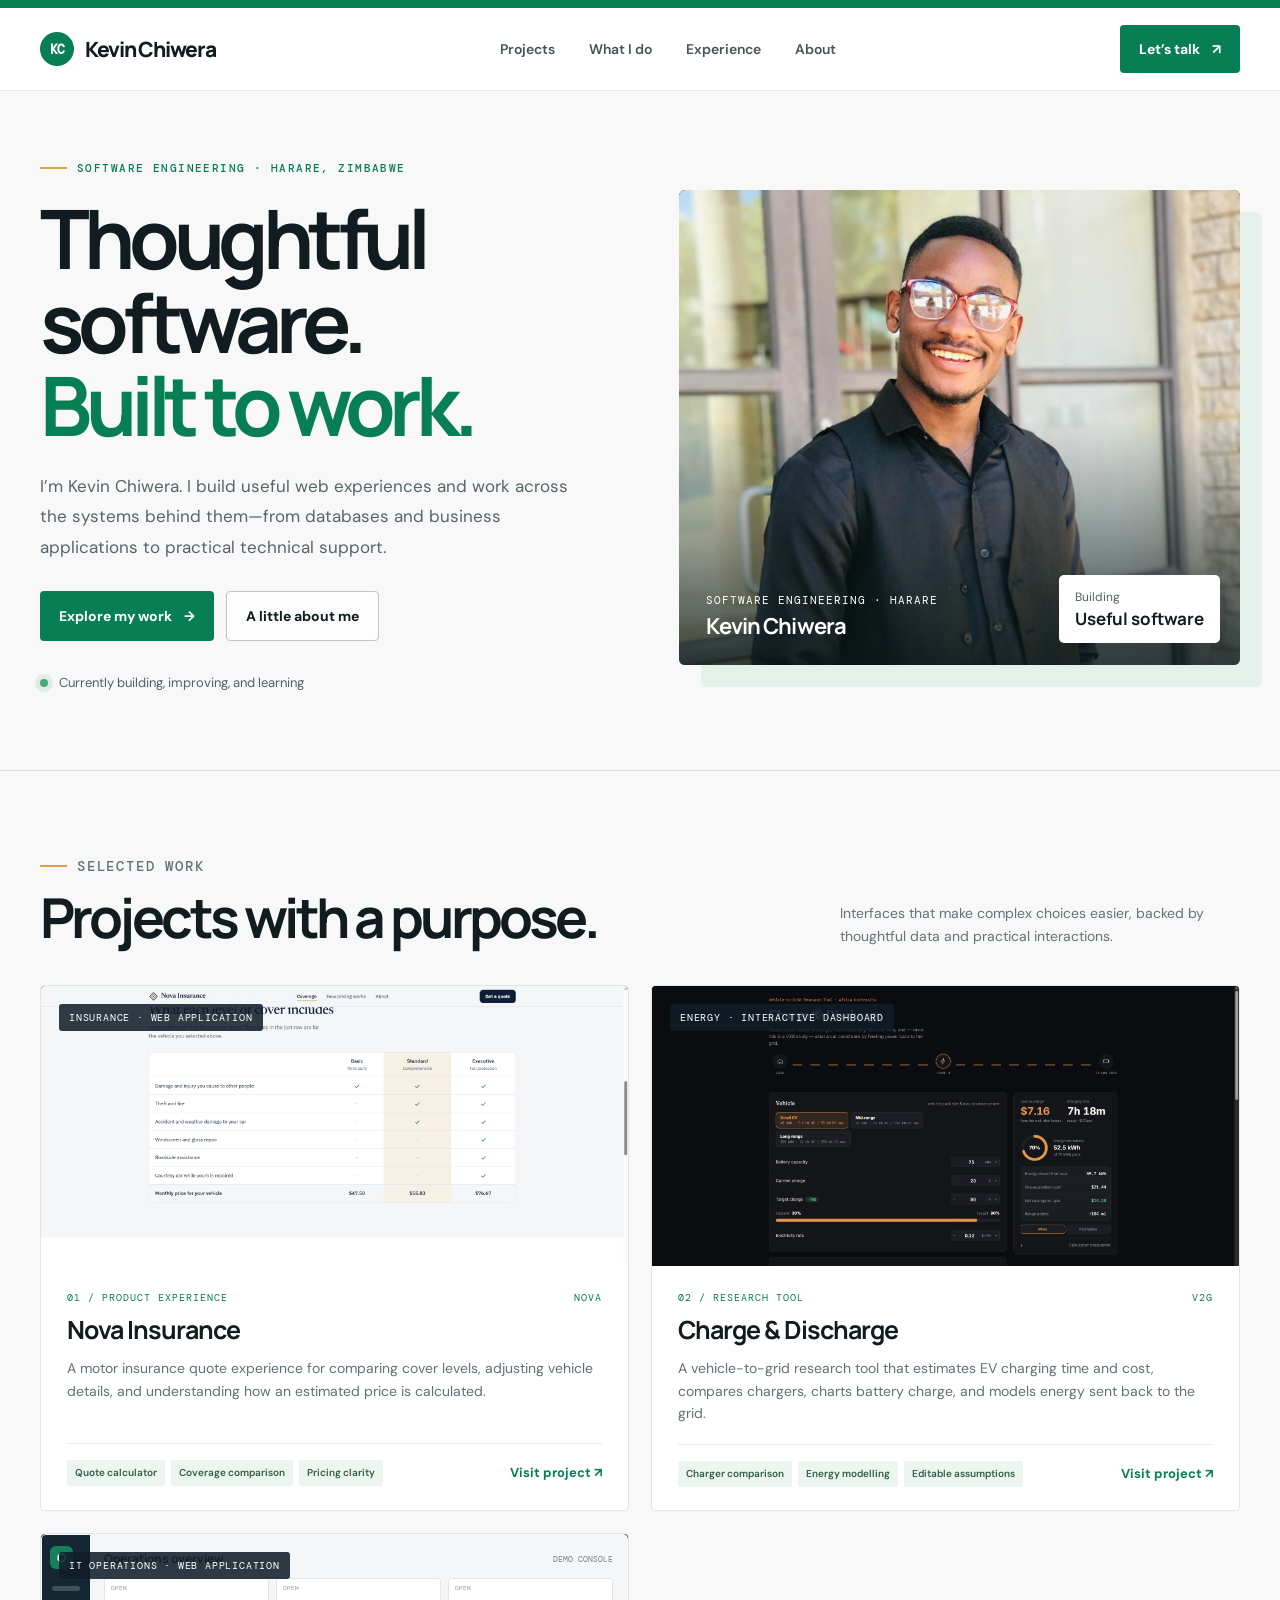
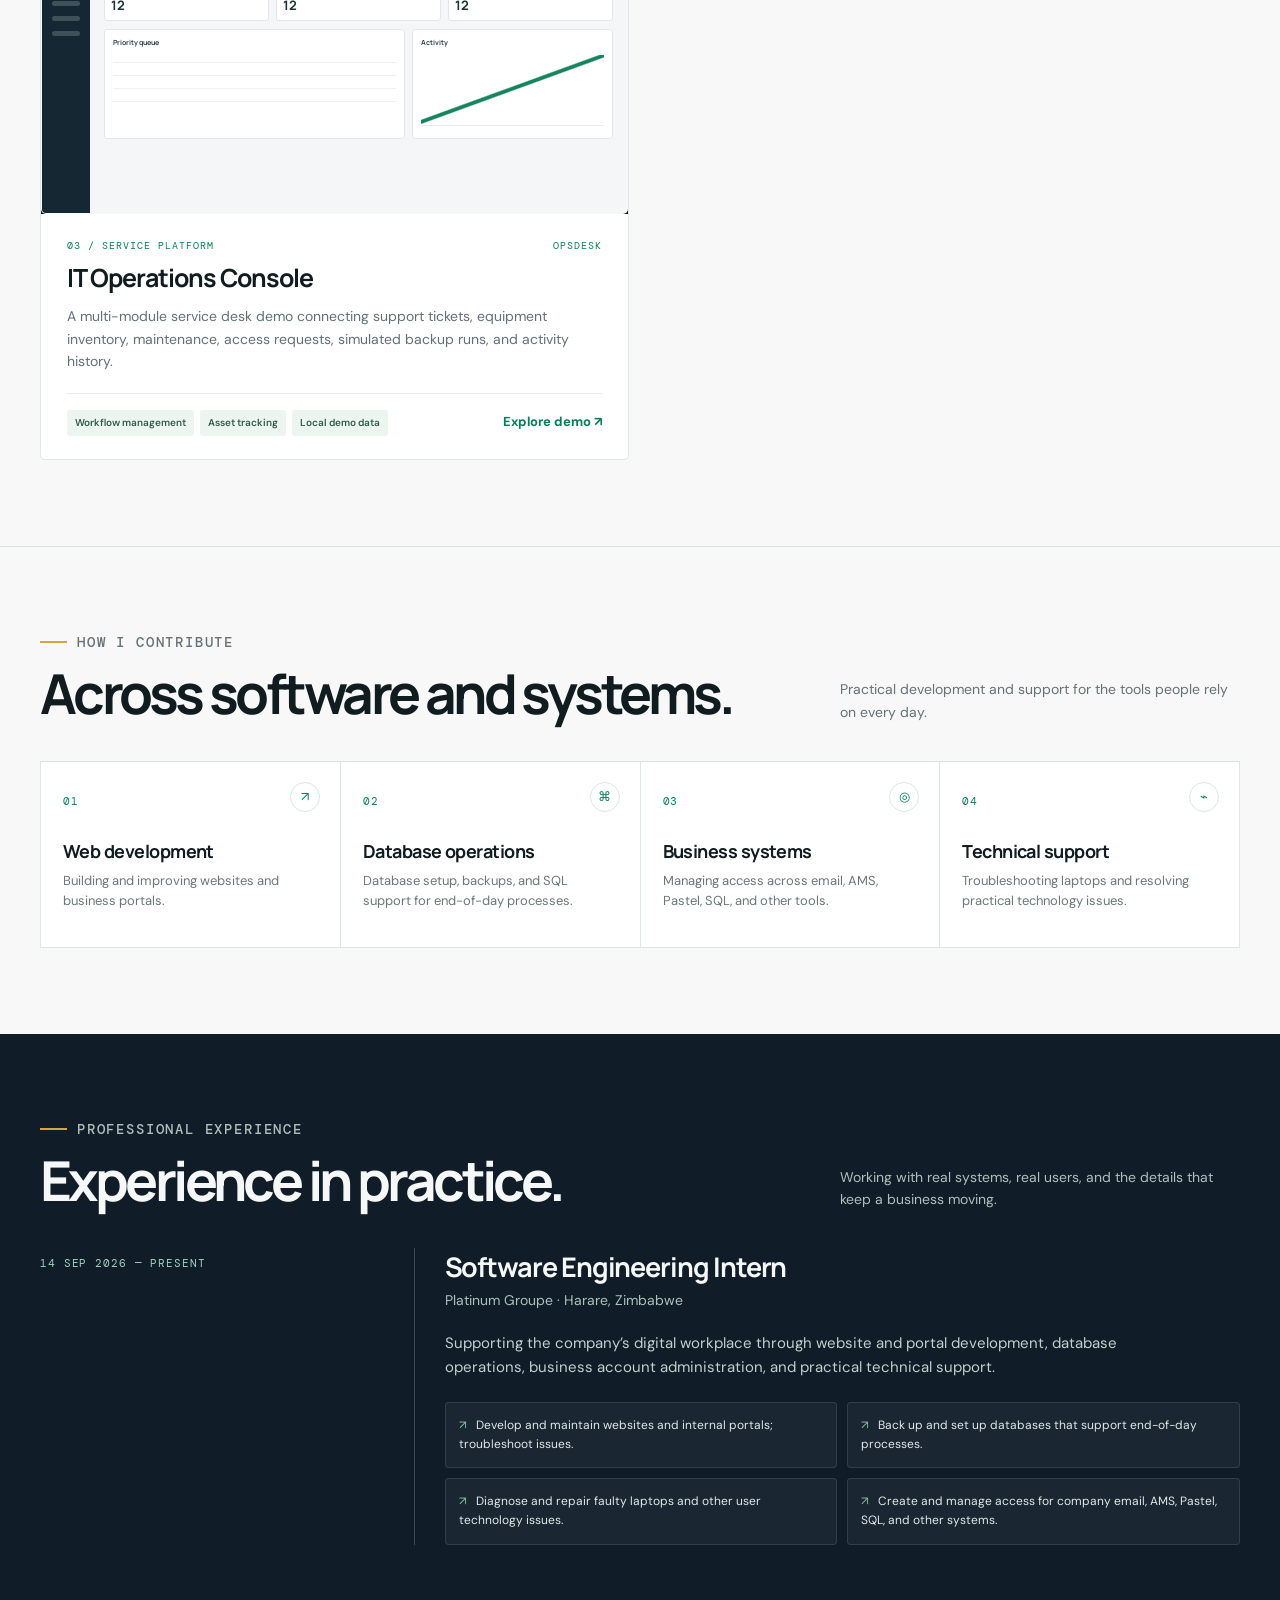
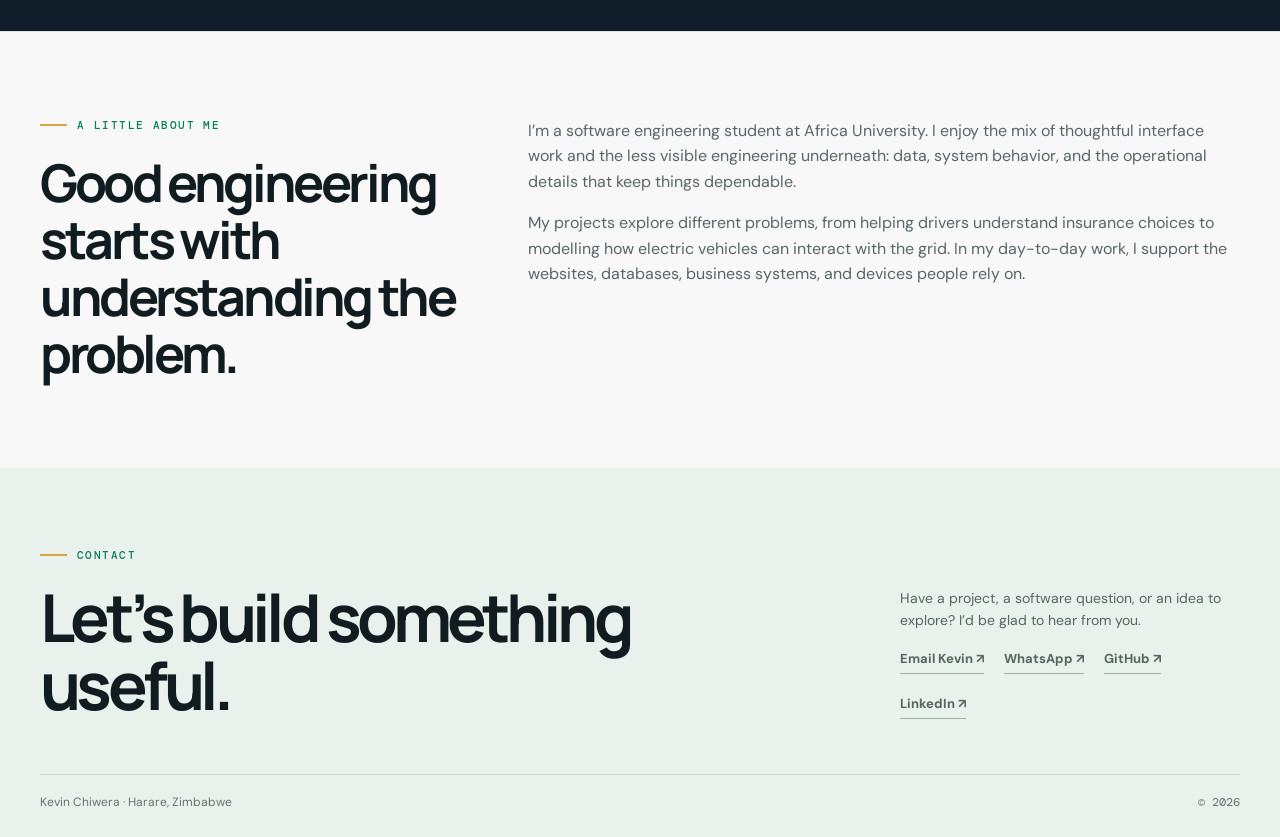
==== index.html @ 078405eb "Add files via upload" ====
<!doctype html>
<html lang="en">
<head>
<meta charset="utf-8"><meta name="viewport" content="width=device-width, initial-scale=1"><meta name="theme-color" content="#f7f8f7">
<title>Kevin Chiwera — Software Engineer</title>
<meta name="description" content="Kevin Chiwera is a software engineer building practical web experiences and dependable business systems in Harare, Zimbabwe.">
<link rel="preconnect" href="https://fonts.googleapis.com"><link rel="preconnect" href="https://fonts.gstatic.com" crossorigin>
<link href="https://fonts.googleapis.com/css2?family=DM+Mono:wght@400;500&family=DM+Sans:wght@400;500;600;700&family=Manrope:wght@400;500;600;700;800&display=swap" rel="stylesheet">
<style>
:root{--ink:#101c20;--muted:#667276;--line:#dce2df;--paper:#f7f8f7;--white:#fff;--green:#087e55;--green-dark:#075c42;--mint:#e4f1eb;--gold:#d8a344;--navy:#101d29;--sans:'DM Sans',Arial,sans-serif;--display:Manrope,'Arial',sans-serif;--mono:'DM Mono',monospace}*{box-sizing:border-box}html{scroll-behavior:smooth;scroll-padding-top:90px}body{margin:0;background:var(--paper);color:var(--ink);font:16px/1.6 var(--sans)}a{color:inherit}.wrap{width:min(1200px,calc(100% - 56px));margin:auto}.skip{position:absolute;left:-10000px;top:8px;padding:10px;background:#fff;z-index:99}.skip:focus{left:8px}.topline{height:8px;background:var(--green)}header{position:sticky;top:0;z-index:10;background:rgba(255,255,255,.96);backdrop-filter:blur(12px);border-bottom:1px solid #e6eae8}.nav{height:82px;display:flex;align-items:center;justify-content:space-between;gap:24px}.brand{display:flex;align-items:center;gap:11px;text-decoration:none;font:800 21px var(--display);letter-spacing:-.06em}.brand-mark{width:34px;height:34px;border-radius:50%;display:grid;place-items:center;background:var(--green);color:#fff;font:700 13px var(--mono);letter-spacing:-.08em}.nav-links{display:flex;gap:34px;align-items:center}.nav-links a{text-decoration:none;font-size:14px;font-weight:600;color:#465358}.nav-links a:hover{color:var(--green)}.nav-cta,.button{display:inline-flex;align-items:center;justify-content:center;gap:12px;padding:13px 19px;border-radius:4px;text-decoration:none;font-size:14px;font-weight:700;transition:background .2s,transform .2s}.nav-cta,.button.primary{background:var(--green);color:white}.nav-cta:hover,.button.primary:hover{background:var(--green-dark);transform:translateY(-2px)}.button.secondary{border:1px solid #bcc8c3;background:rgba(255,255,255,.7)}.button.secondary:hover{border-color:var(--green);color:var(--green)}.menu{display:none;border:0;background:transparent;font-size:25px;color:var(--ink)}
.hero{min-height:660px;display:grid;grid-template-columns:1.02fr .98fr;align-items:center;gap:56px;padding:70px 0 76px}.eyebrow{display:flex;align-items:center;gap:10px;margin:0 0 22px;color:var(--green);font:500 11px var(--mono);letter-spacing:.13em;text-transform:uppercase}.eyebrow:before{content:'';width:27px;height:2px;background:var(--gold)}h1,h2,h3,p{margin-top:0}.hero h1{font:700 clamp(48px,6.5vw,82px)/1.02 var(--display);letter-spacing:-.075em;margin:0 0 23px;max-width:670px}.hero h1 .accent{color:var(--green)}.hero-copy{max-width:550px;color:#57646a;font-size:17px;line-height:1.8;margin-bottom:28px}.hero-actions{display:flex;gap:12px;flex-wrap:wrap}.hero-meta{display:flex;align-items:center;gap:11px;margin-top:32px;color:#526168;font-size:13px}.pulse{width:8px;height:8px;border-radius:50%;background:#48a678;box-shadow:0 0 0 5px #48a67822}.hero-visual{height:475px;border-radius:6px;background:var(--navy);position:relative;overflow:hidden;display:flex;align-items:center;justify-content:center;box-shadow:22px 22px 0 var(--mint)}.hero-visual:before{content:'';position:absolute;width:410px;height:410px;border-radius:50%;background:radial-gradient(circle,#15533f 0,#123a35 42%,#101d29 72%);right:-78px;top:-90px}.hero-visual:after{content:'';position:absolute;width:1px;height:130%;background:#ffffff10;transform:rotate(35deg);right:22%;top:-10%}.visual-grid{position:absolute;inset:0;background-image:linear-gradient(#ffffff0a 1px,transparent 1px),linear-gradient(90deg,#ffffff0a 1px,transparent 1px);background-size:38px 38px;mask-image:linear-gradient(90deg,transparent,#000)}.visual-label{position:absolute;left:28px;top:27px;color:#d6e2de;font:11px var(--mono);letter-spacing:.12em;text-transform:uppercase}.visual-code{position:absolute;left:29px;bottom:30px;color:#8ca29b;font:11px/1.9 var(--mono)}.visual-code b{color:#b9ddca;font-weight:500}.visual-card{width:70%;height:61%;position:relative;z-index:1;border:1px solid #ffffff2a;border-radius:8px;background:#ffffff0c;backdrop-filter:blur(5px);padding:17px;transform:rotate(-4deg);box-shadow:0 24px 70px #0006}.windowbar{height:20px;display:flex;align-items:center;gap:5px;border-bottom:1px solid #ffffff1a;margin-bottom:14px}.windowbar i{width:6px;height:6px;border-radius:50%;background:#dba344}.windowbar i:nth-child(2){background:#84bca0}.windowbar i:nth-child(3){background:#7695a9}.ui-row{display:flex;gap:8px;margin:9px 0}.ui-box{height:40px;flex:1;border-radius:4px;background:#ffffff14;border:1px solid #ffffff16}.ui-box.feature{background:linear-gradient(135deg,#106547,#0c352f);flex:1.4}.ui-bottom{height:105px;margin-top:12px;border-radius:4px;background:linear-gradient(160deg,#153c33,#1d282f);position:relative;overflow:hidden}.ui-bottom:after{content:'';position:absolute;left:8%;right:8%;bottom:18%;height:58%;border-bottom:2px solid #dba344;border-radius:50%;transform:skewY(-9deg)}.float-chip{position:absolute;z-index:2;right:7%;bottom:13%;background:white;border-radius:5px;padding:13px 16px;box-shadow:0 10px 28px #0003;font-size:12px;color:#53615a}.float-chip strong{display:block;color:var(--ink);font:700 17px var(--display)}
.section{padding:86px 0;border-top:1px solid var(--line)}.section.dark{background:var(--navy);color:#f6f8f7;border:0}.section-heading{display:flex;justify-content:space-between;align-items:end;gap:32px;margin-bottom:38px}.section-heading .eyebrow{margin-bottom:13px}.section-heading h2{font:700 clamp(34px,4.5vw,55px)/1.08 var(--display);letter-spacing:-.065em;margin:0}.section-heading p{max-width:400px;margin:0;color:var(--muted);font-size:14px}.dark .section-heading p{color:#afbfbb}.project-grid{display:grid;grid-template-columns:1fr 1fr;gap:22px}.project{background:white;border:1px solid #e0e6e2;border-radius:5px;overflow:hidden;transition:transform .25s,box-shadow .25s}.project:hover{transform:translateY(-5px);box-shadow:0 20px 45px #001a1020}.project-image{height:280px;overflow:hidden;background:#101923;position:relative}.project-image img{width:100%;height:100%;object-fit:cover;object-position:top center;transition:transform .5s}.project:hover .project-image img{transform:scale(1.035)}.project-image .image-tag{position:absolute;left:18px;top:18px;background:#101d29dd;color:white;padding:7px 10px;border-radius:3px;font:10px var(--mono);letter-spacing:.08em;text-transform:uppercase}.project-body{padding:25px 26px 23px}.project-meta{display:flex;justify-content:space-between;align-items:center;margin-bottom:8px;color:var(--green);font:10px var(--mono);letter-spacing:.1em;text-transform:uppercase}.project h3{font:700 25px var(--display);letter-spacing:-.04em;margin:0 0 10px}.project p{color:#637076;font-size:14px;margin:0;min-height:66px}.project-bottom{display:flex;align-items:center;justify-content:space-between;gap:12px;margin-top:20px;padding-top:16px;border-top:1px solid #e8ece9}.pills{display:flex;flex-wrap:wrap;gap:6px}.pill{font-size:10px;font-weight:600;background:#edf5f0;color:#315e4a;padding:5px 8px;border-radius:3px}.project-link{color:var(--green);text-decoration:none;font-size:13px;font-weight:700;white-space:nowrap}.project-link:hover{text-decoration:underline}.capability-grid{display:grid;grid-template-columns:repeat(4,1fr);gap:1px;background:#dfe6e1;border:1px solid #dfe6e1}.capability{background:#fff;padding:25px 22px;min-height:185px;position:relative}.cap-number{font:11px var(--mono);color:var(--green);letter-spacing:.08em}.capability h3{font:700 18px var(--display);letter-spacing:-.03em;margin:26px 0 8px}.capability p{font-size:13px;color:#6a777b;margin:0}.cap-icon{position:absolute;right:20px;top:20px;width:30px;height:30px;border:1px solid #dce7e0;border-radius:50%;display:grid;place-items:center;color:var(--green);font-size:13px}.experience{display:grid;grid-template-columns:.55fr 1.45fr;gap:60px}.exp-date{font:11px var(--mono);color:#9fd4bb;letter-spacing:.08em;text-transform:uppercase;padding-top:8px}.exp-content{border-left:1px solid #ffffff30;padding-left:30px}.exp-content h3{font:700 27px var(--display);letter-spacing:-.04em;margin:0 0 4px}.exp-org{font-size:14px;color:#aac2b8;margin-bottom:19px}.exp-content>p{color:#c2cfcb;max-width:730px;font-size:15px}.responsibilities{display:grid;grid-template-columns:1fr 1fr;gap:10px;padding:0;list-style:none;margin:23px 0 0}.responsibilities li{padding:13px;background:#ffffff0b;border:1px solid #ffffff1b;border-radius:4px;color:#e0e9e5;font-size:12px}.responsibilities li:before{content:'↗';color:#83c39e;margin-right:9px}.about-grid{display:grid;grid-template-columns:.75fr 1.25fr;gap:60px}.about-title h2{font:700 clamp(34px,4.4vw,52px)/1.1 var(--display);letter-spacing:-.065em;margin:0}.about-copy{font-size:16px;color:#58666a;max-width:700px}.about-copy p{margin:0 0 16px}.contact{background:#e8f1eb;padding:80px 0 25px}.contact-main{display:flex;align-items:end;justify-content:space-between;gap:35px;padding-bottom:55px}.contact h2{font:700 clamp(38px,5.5vw,66px)/1.02 var(--display);letter-spacing:-.07em;margin:0;max-width:700px}.contact-copy{max-width:340px;color:#56665f;font-size:14px}.contact-links{display:flex;gap:20px;flex-wrap:wrap;margin-top:18px}.contact-links a{font-weight:700;font-size:13px;text-decoration:none;border-bottom:1px solid #9eaea4;padding-bottom:3px}.contact-links a:hover{color:var(--green);border-color:var(--green)}.footer-line{border-top:1px solid #cfdbd2;padding-top:18px;display:flex;justify-content:space-between;gap:12px;color:#66746e;font-size:12px}.mono{font-family:var(--mono)}:focus-visible{outline:3px solid var(--gold);outline-offset:3px}
@media(max-width:850px){.wrap{width:min(100% - 40px,700px)}.nav{height:72px}.menu{display:block}.nav-links{display:none;position:absolute;top:72px;left:0;right:0;background:white;padding:12px 24px 18px;border-bottom:1px solid var(--line);flex-direction:column;align-items:stretch;gap:0}.nav-links.open{display:flex}.nav-links a{padding:11px 0}.nav-cta{margin-left:auto;padding:11px 14px;font-size:12px}.hero{grid-template-columns:1fr;gap:44px;padding:58px 0}.hero-visual{height:400px}.project-grid{grid-template-columns:1fr 1fr}.capability-grid{grid-template-columns:1fr 1fr}.experience,.about-grid{grid-template-columns:1fr;gap:22px}.exp-content{padding-left:20px}.contact-main{display:block}.contact-copy{margin-top:22px}}
@media(max-width:570px){.wrap{width:calc(100% - 32px)}.hero{padding:48px 0}.hero h1{font-size:49px}.hero-copy{font-size:15px}.hero-visual{height:320px;box-shadow:12px 12px 0 var(--mint)}.visual-card{width:79%;height:57%;padding:12px}.project-grid{grid-template-columns:1fr}.project-image{height:225px}.section{padding:62px 0}.section-heading{display:block}.section-heading p{margin-top:15px}.capability-grid{grid-template-columns:1fr 1fr}.capability{padding:18px 14px;min-height:175px}.capability h3{font-size:15px}.capability p{font-size:12px}.responsibilities{grid-template-columns:1fr}.contact-main{padding-bottom:40px}.footer-line{flex-direction:column}.project p{min-height:0}.project-bottom{align-items:flex-start;flex-direction:column}.project-link{white-space:normal}}
@media(prefers-reduced-motion:reduce){*,*::before,*::after{scroll-behavior:auto!important;transition:none!important}}
.hero-visual.portrait-frame{background:#101d29;display:block}.hero-visual.portrait-frame:before,.hero-visual.portrait-frame:after{content:none}.portrait-frame>img{position:absolute;inset:0;width:100%;height:100%;object-fit:cover;object-position:50% 23%}.portrait-shade{position:absolute;z-index:1;inset:0;background:linear-gradient(180deg,transparent 48%,rgba(10,23,22,.8) 100%)}.portrait-caption{position:absolute;z-index:2;left:27px;bottom:24px;color:#fff;font:11px var(--mono);letter-spacing:.09em;text-transform:uppercase}.portrait-caption strong{display:block;font:700 22px var(--display);letter-spacing:-.04em;text-transform:none;margin-top:4px}.portrait-frame .float-chip{z-index:3;right:20px;bottom:22px}@media(max-width:570px){.hero-visual.portrait-frame{height:380px}}\n.opsdesk-preview{padding:18px;background:linear-gradient(140deg,#132a35,#0f1b25)}.ops-shell{height:100%;display:grid;grid-template-columns:48px 1fr;border:1px solid #ffffff25;border-radius:5px;overflow:hidden;background:#f4f6f7;box-shadow:0 12px 32px #0005}.ops-side{background:#142732;padding:11px 8px;color:#dce9e4}.ops-side b{display:grid;place-items:center;width:23px;height:23px;border-radius:6px;background:#15815b;color:white;font:700 12px var(--display);margin-bottom:17px}.ops-side i{display:block;height:5px;border-radius:5px;background:#ffffff30;margin:10px 2px}.ops-main{padding:15px 14px}.ops-head{display:flex;align-items:center;justify-content:space-between;color:#1c2b32;font:700 12px var(--display);margin-bottom:11px}.ops-head span{font:8px var(--mono);color:#718087}.ops-stats{display:grid;grid-template-columns:repeat(3,1fr);gap:7px}.ops-stats i{height:43px;border-radius:3px;background:#fff;border:1px solid #e1e7e8;position:relative}.ops-stats i:before{content:'OPEN';position:absolute;left:6px;top:5px;color:#8a969a;font:6px var(--mono)}.ops-stats i:after{content:'12';position:absolute;left:6px;top:17px;color:#1c3436;font:700 13px var(--display)}.ops-lower{display:grid;grid-template-columns:1.2fr .8fr;gap:7px;margin-top:8px;height:110px}.ops-table,.ops-chart{background:white;border:1px solid #e1e7e8;border-radius:3px;padding:8px}.ops-table b,.ops-chart b{font:700 7px var(--display);color:#33434a;display:block;margin-bottom:8px}.ops-table i{display:block;height:8px;border-bottom:1px solid #edf0f0;margin:5px 0}.ops-chart:after{content:'';display:block;height:70px;background:linear-gradient(160deg,transparent 47%,#16845e 48%,#16845e 50%,transparent 51%);border-bottom:1px solid #e7ecea}
</style>
</head>
<body>
<a class="skip" href="#main">Skip to content</a><div class="topline"></div>
<header><div class="wrap nav"><a class="brand" href="#top"><span class="brand-mark">KC</span>Kevin Chiwera</a><button class="menu" id="menu" aria-label="Open navigation" aria-expanded="false" aria-controls="nav-links">☰</button><nav class="nav-links" id="nav-links" aria-label="Main navigation"><a href="#work">Projects</a><a href="#capabilities">What I do</a><a href="#experience">Experience</a><a href="#about">About</a></nav><a class="nav-cta" href="#contact">Let’s talk <span aria-hidden="true">↗</span></a></div></header>
<main id="main">
<section class="wrap hero" id="top"><div><p class="eyebrow">Software engineering · Harare, Zimbabwe</p><h1>Thoughtful software.<br><span class="accent">Built to work.</span></h1><p class="hero-copy">I’m Kevin Chiwera. I build useful web experiences and work across the systems behind them—from databases and business applications to practical technical support.</p><div class="hero-actions"><a class="button primary" href="#work">Explore my work <span aria-hidden="true">→</span></a><a class="button secondary" href="#about">A little about me</a></div><div class="hero-meta"><span class="pulse"></span>Currently building, improving, and learning</div></div><div class="hero-visual portrait-frame"><img src="assets/kevin-chiwera.jpg" alt="Kevin Chiwera in a dark shirt and blazer"><div class="portrait-shade"></div><div class="portrait-caption">Software engineering · Harare<strong>Kevin Chiwera</strong></div><div class="float-chip">Building<strong>Useful software</strong></div></div></section>
<section class="section" id="work"><div class="wrap"><div class="section-heading"><div><p class="eyebrow">Selected work</p><h2>Projects with a purpose.</h2></div><p>Interfaces that make complex choices easier, backed by thoughtful data and practical interactions.</p></div><div class="project-grid">
<article class="project"><div class="project-image"><img src="assets/nova-coverage.PNG" alt="Nova Insurance coverage comparison table showing three cover levels"><span class="image-tag">Insurance · Web application</span></div><div class="project-body"><div class="project-meta"><span>01 / Product experience</span><span>Nova</span></div><h3>Nova Insurance</h3><p>A motor insurance quote experience for comparing cover levels, adjusting vehicle details, and understanding how an estimated price is calculated.</p><div class="project-bottom"><div class="pills"><span class="pill">Quote calculator</span><span class="pill">Coverage comparison</span><span class="pill">Pricing clarity</span></div><a class="project-link" href="https://chiwerak-oss.github.io/Nova-Insurance/" target="_blank" rel="noopener noreferrer">Visit project ↗</a></div></div></article>
<article class="project"><div class="project-image"><img src="assets/v2g-dashboard.PNG" alt="V2G research dashboard with EV charging estimates and battery state visualization"><span class="image-tag">Energy · Interactive dashboard</span></div><div class="project-body"><div class="project-meta"><span>02 / Research tool</span><span>V2G</span></div><h3>Charge &amp; Discharge</h3><p>A vehicle-to-grid research tool that estimates EV charging time and cost, compares chargers, charts battery charge, and models energy sent back to the grid.</p><div class="project-bottom"><div class="pills"><span class="pill">Charger comparison</span><span class="pill">Energy modelling</span><span class="pill">Editable assumptions</span></div><a class="project-link" href="https://chiwerak-oss.github.io/v2g-energy-dashboard/" target="_blank" rel="noopener noreferrer">Visit project ↗</a></div></div></article>
<article class="project"><a href="opsdesk/" aria-label="Open the OpsDesk IT operations demo" style="text-decoration:none"><div class="project-image opsdesk-preview"><div class="ops-shell"><div class="ops-side"><b>O</b><i></i><i></i><i></i><i></i></div><div class="ops-main"><div class="ops-head">Operations overview<span>DEMO CONSOLE</span></div><div class="ops-stats"><i></i><i></i><i></i></div><div class="ops-lower"><div class="ops-table"><b>Priority queue</b><i></i><i></i><i></i><i></i></div><div class="ops-chart"><b>Activity</b></div></div></div></div><span class="image-tag">IT operations · Web application</span></div></a><div class="project-body"><div class="project-meta"><span>03 / Service platform</span><span>OpsDesk</span></div><h3>IT Operations Console</h3><p>A multi-module service desk demo connecting support tickets, equipment inventory, maintenance, access requests, simulated backup runs, and activity history.</p><div class="project-bottom"><div class="pills"><span class="pill">Workflow management</span><span class="pill">Asset tracking</span><span class="pill">Local demo data</span></div><a class="project-link" href="opsdesk/">Explore demo ↗</a></div></div></article></div></div></section>
<section class="section" id="capabilities"><div class="wrap"><div class="section-heading"><div><p class="eyebrow">How I contribute</p><h2>Across software and systems.</h2></div><p>Practical development and support for the tools people rely on every day.</p></div><div class="capability-grid"><article class="capability"><span class="cap-icon">↗</span><span class="cap-number">01</span><h3>Web development</h3><p>Building and improving websites and business portals.</p></article><article class="capability"><span class="cap-icon">⌘</span><span class="cap-number">02</span><h3>Database operations</h3><p>Database setup, backups, and SQL support for end-of-day processes.</p></article><article class="capability"><span class="cap-icon">◎</span><span class="cap-number">03</span><h3>Business systems</h3><p>Managing access across email, AMS, Pastel, SQL, and other tools.</p></article><article class="capability"><span class="cap-icon">⌁</span><span class="cap-number">04</span><h3>Technical support</h3><p>Troubleshooting laptops and resolving practical technology issues.</p></article></div></div></section>
<section class="section dark" id="experience"><div class="wrap"><div class="section-heading"><div><p class="eyebrow">Professional experience</p><h2>Experience in practice.</h2></div><p>Working with real systems, real users, and the details that keep a business moving.</p></div><div class="experience"><div class="exp-date">14 Sep 2026 — Present</div><div class="exp-content"><h3>Software Engineering Intern</h3><div class="exp-org">Platinum Groupe · Harare, Zimbabwe</div><p>Supporting the company’s digital workplace through website and portal development, database operations, business account administration, and practical technical support.</p><ul class="responsibilities"><li>Develop and maintain websites and internal portals; troubleshoot issues.</li><li>Back up and set up databases that support end-of-day processes.</li><li>Diagnose and repair faulty laptops and other user technology issues.</li><li>Create and manage access for company email, AMS, Pastel, SQL, and other systems.</li></ul></div></div></div></section>
<section class="section" id="about"><div class="wrap about-grid"><div class="about-title"><p class="eyebrow">A little about me</p><h2>Good engineering starts with understanding the problem.</h2></div><div class="about-copy"><p>I’m a software engineering student at Africa University. I enjoy the mix of thoughtful interface work and the less visible engineering underneath: data, system behavior, and the operational details that keep things dependable.</p><p>My projects explore different problems, from helping drivers understand insurance choices to modelling how electric vehicles can interact with the grid. In my day-to-day work, I support the websites, databases, business systems, and devices people rely on.</p></div></div></section>
</main>
<footer class="contact" id="contact"><div class="wrap"><p class="eyebrow">Contact</p><div class="contact-main"><h2>Let’s build something useful.</h2><div class="contact-copy">Have a project, a software question, or an idea to explore? I’d be glad to hear from you.<div class="contact-links"><a href="mailto:chiwerakk@gmail.com">Email Kevin ↗</a><a href="https://wa.me/263774453953" target="_blank" rel="noopener noreferrer">WhatsApp ↗</a><a href="https://github.com/chiwerak-oss" target="_blank" rel="noopener noreferrer">GitHub ↗</a><a href="https://linkedin.com/in/kevin-chiwera-9b23233b3" target="_blank" rel="noopener noreferrer">LinkedIn ↗</a></div></div></div><div class="footer-line"><span>Kevin Chiwera · Harare, Zimbabwe</span><span class="mono">© <span id="year"></span></span></div></div></footer>
<script>
const menu=document.getElementById('menu'),links=document.getElementById('nav-links');menu.addEventListener('click',()=>{const open=links.classList.toggle('open');menu.setAttribute('aria-expanded',String(open));menu.setAttribute('aria-label',open?'Close navigation':'Open navigation');menu.textContent=open?'×':'☰'});links.querySelectorAll('a').forEach(a=>a.addEventListener('click',()=>{links.classList.remove('open');menu.setAttribute('aria-expanded','false');menu.setAttribute('aria-label','Open navigation');menu.textContent='☰'}));document.getElementById('year').textContent=new Date().getFullYear();
</script>
</body>
</html>
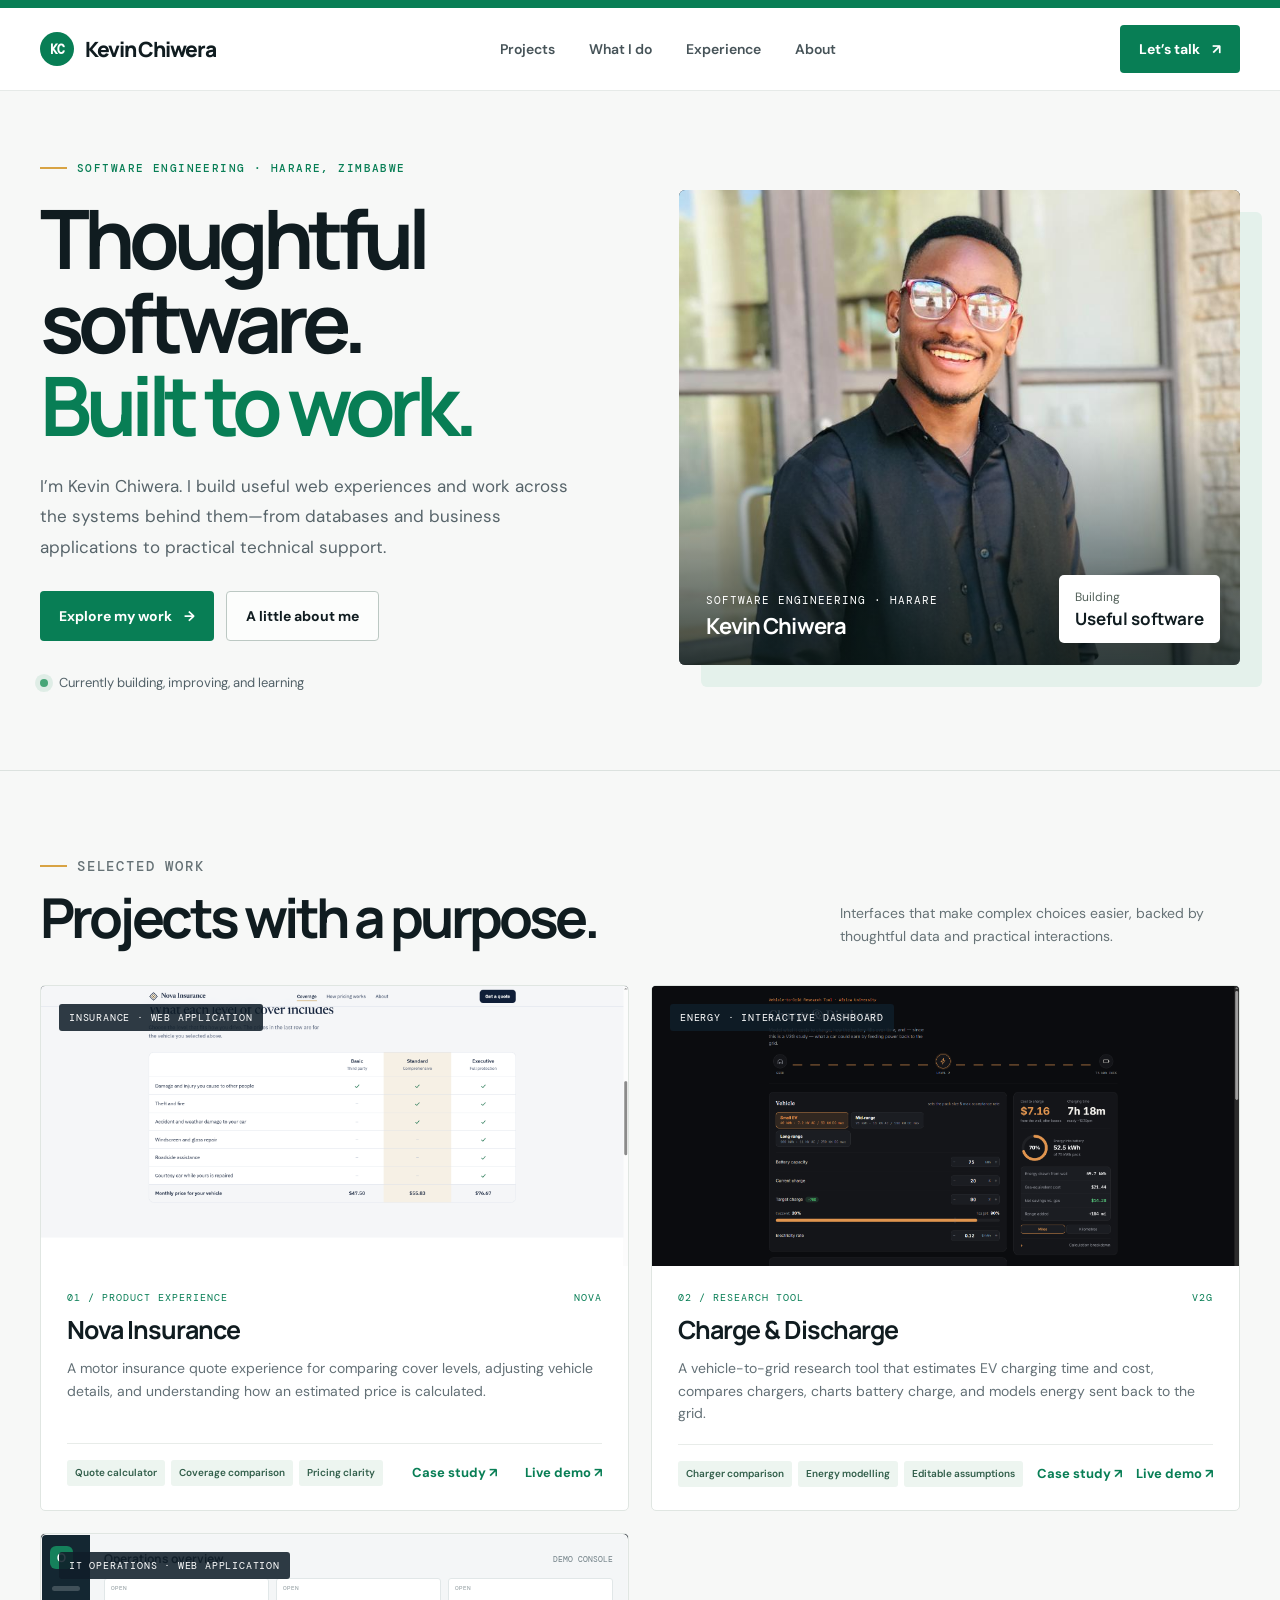
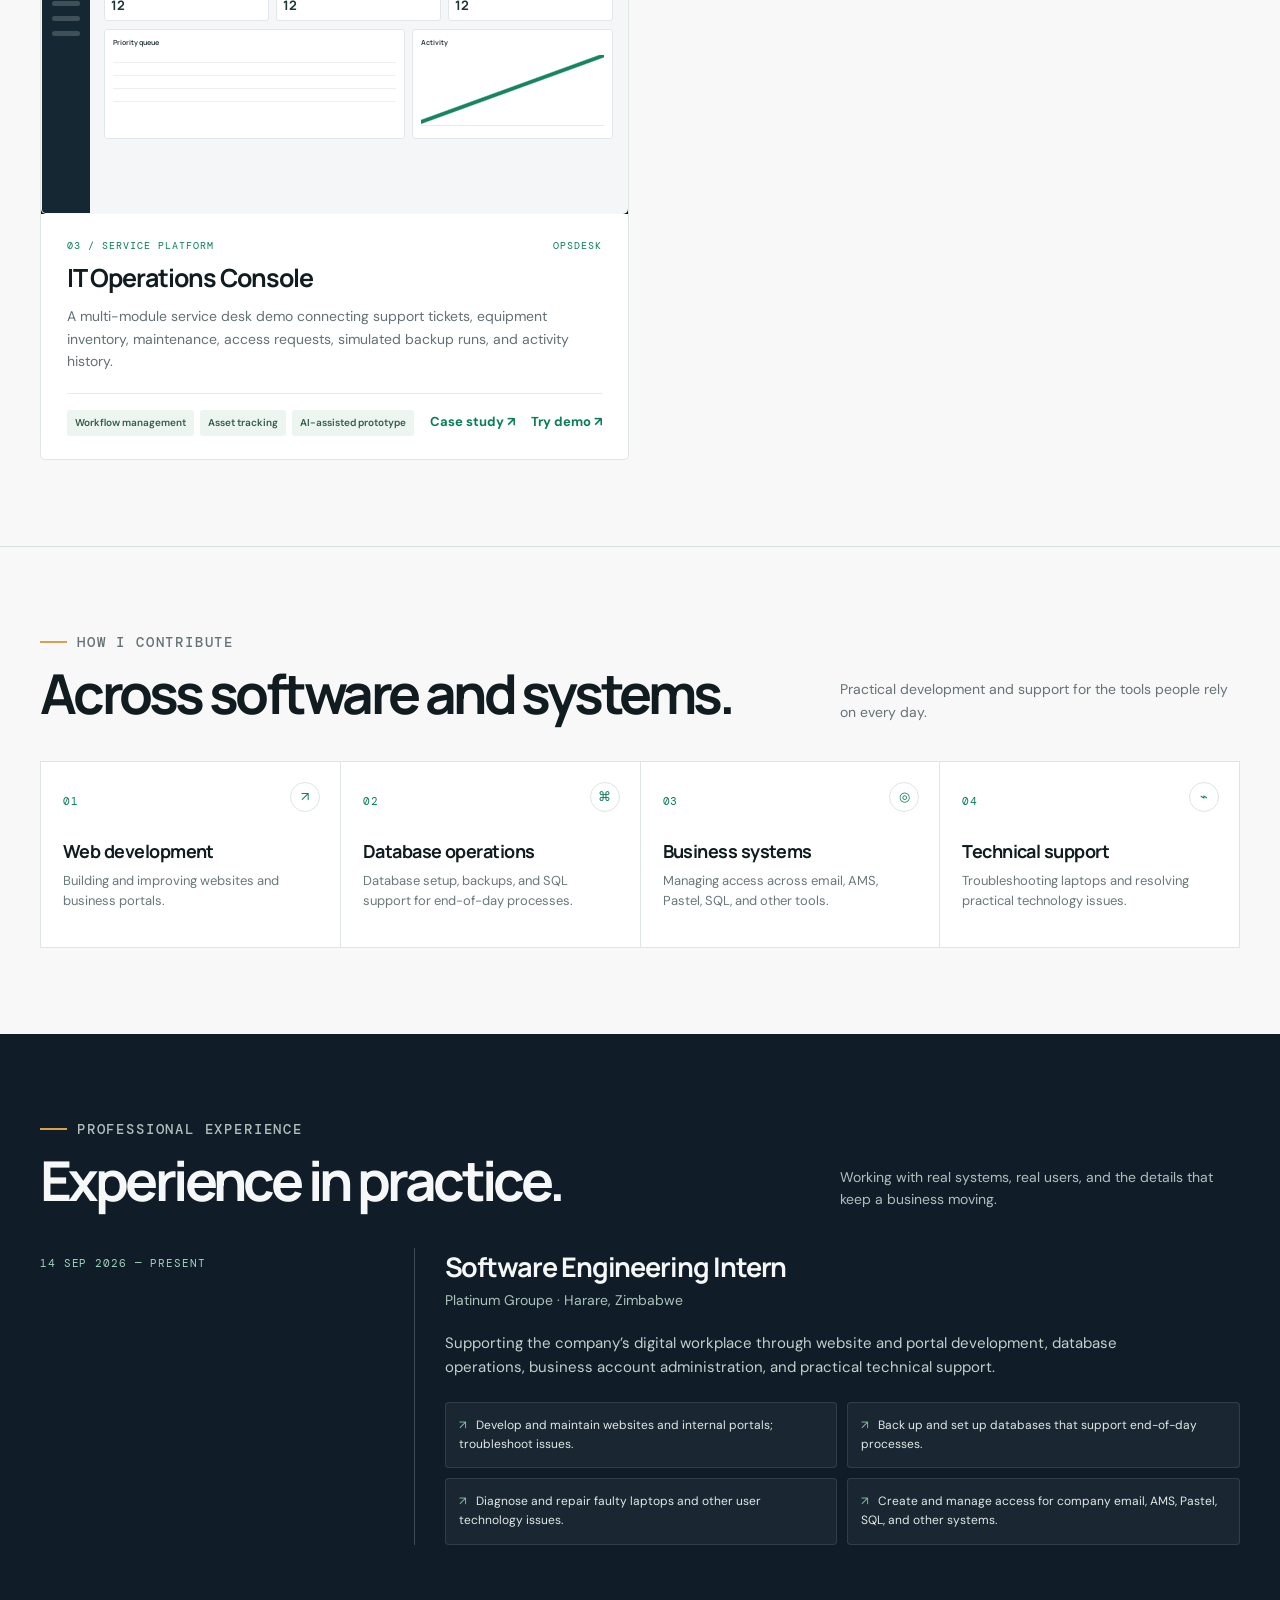
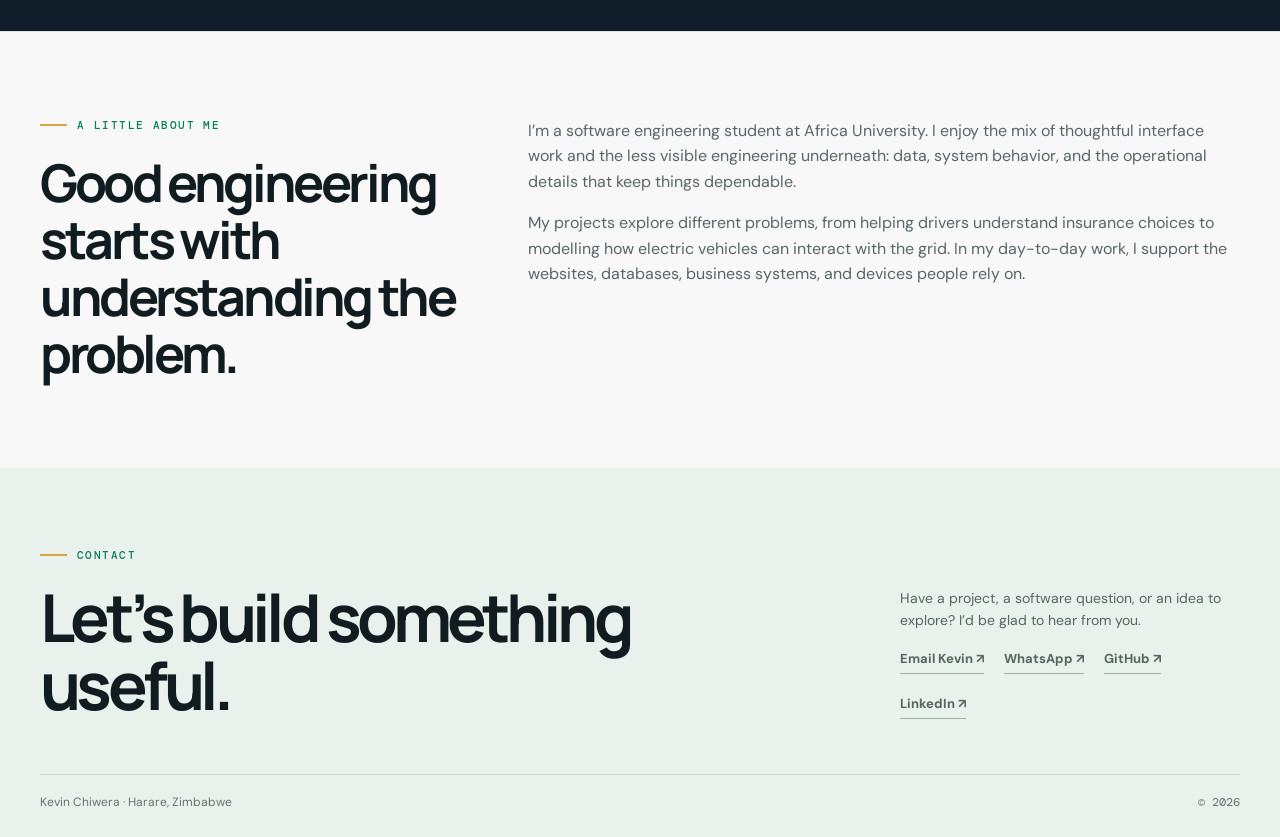
==== commit 53d06a0b: "Upgrade portfolio structure and metadata" ====
--- a/index.html
+++ b/index.html
@@ -2,38 +2,35 @@
 <html lang="en">
 <head>
 <meta charset="utf-8"><meta name="viewport" content="width=device-width, initial-scale=1"><meta name="theme-color" content="#f7f8f7">
+<meta property="og:type" content="website">
+<meta property="og:title" content="Kevin Chiwera — Software Engineer">
+<meta property="og:description" content="Selected software projects, engineering interests, and professional experience from Kevin Chiwera.">
+<meta property="og:image" content="assets/kevin-chiwera.jpg">
+<meta name="twitter:card" content="summary_large_image">
+<link rel="icon" type="image/svg+xml" href="assets/favicon.svg">
 <title>Kevin Chiwera — Software Engineer</title>
 <meta name="description" content="Kevin Chiwera is a software engineer building practical web experiences and dependable business systems in Harare, Zimbabwe.">
 <link rel="preconnect" href="https://fonts.googleapis.com"><link rel="preconnect" href="https://fonts.gstatic.com" crossorigin>
 <link href="https://fonts.googleapis.com/css2?family=DM+Mono:wght@400;500&family=DM+Sans:wght@400;500;600;700&family=Manrope:wght@400;500;600;700;800&display=swap" rel="stylesheet">
-<style>
-:root{--ink:#101c20;--muted:#667276;--line:#dce2df;--paper:#f7f8f7;--white:#fff;--green:#087e55;--green-dark:#075c42;--mint:#e4f1eb;--gold:#d8a344;--navy:#101d29;--sans:'DM Sans',Arial,sans-serif;--display:Manrope,'Arial',sans-serif;--mono:'DM Mono',monospace}*{box-sizing:border-box}html{scroll-behavior:smooth;scroll-padding-top:90px}body{margin:0;background:var(--paper);color:var(--ink);font:16px/1.6 var(--sans)}a{color:inherit}.wrap{width:min(1200px,calc(100% - 56px));margin:auto}.skip{position:absolute;left:-10000px;top:8px;padding:10px;background:#fff;z-index:99}.skip:focus{left:8px}.topline{height:8px;background:var(--green)}header{position:sticky;top:0;z-index:10;background:rgba(255,255,255,.96);backdrop-filter:blur(12px);border-bottom:1px solid #e6eae8}.nav{height:82px;display:flex;align-items:center;justify-content:space-between;gap:24px}.brand{display:flex;align-items:center;gap:11px;text-decoration:none;font:800 21px var(--display);letter-spacing:-.06em}.brand-mark{width:34px;height:34px;border-radius:50%;display:grid;place-items:center;background:var(--green);color:#fff;font:700 13px var(--mono);letter-spacing:-.08em}.nav-links{display:flex;gap:34px;align-items:center}.nav-links a{text-decoration:none;font-size:14px;font-weight:600;color:#465358}.nav-links a:hover{color:var(--green)}.nav-cta,.button{display:inline-flex;align-items:center;justify-content:center;gap:12px;padding:13px 19px;border-radius:4px;text-decoration:none;font-size:14px;font-weight:700;transition:background .2s,transform .2s}.nav-cta,.button.primary{background:var(--green);color:white}.nav-cta:hover,.button.primary:hover{background:var(--green-dark);transform:translateY(-2px)}.button.secondary{border:1px solid #bcc8c3;background:rgba(255,255,255,.7)}.button.secondary:hover{border-color:var(--green);color:var(--green)}.menu{display:none;border:0;background:transparent;font-size:25px;color:var(--ink)}
-.hero{min-height:660px;display:grid;grid-template-columns:1.02fr .98fr;align-items:center;gap:56px;padding:70px 0 76px}.eyebrow{display:flex;align-items:center;gap:10px;margin:0 0 22px;color:var(--green);font:500 11px var(--mono);letter-spacing:.13em;text-transform:uppercase}.eyebrow:before{content:'';width:27px;height:2px;background:var(--gold)}h1,h2,h3,p{margin-top:0}.hero h1{font:700 clamp(48px,6.5vw,82px)/1.02 var(--display);letter-spacing:-.075em;margin:0 0 23px;max-width:670px}.hero h1 .accent{color:var(--green)}.hero-copy{max-width:550px;color:#57646a;font-size:17px;line-height:1.8;margin-bottom:28px}.hero-actions{display:flex;gap:12px;flex-wrap:wrap}.hero-meta{display:flex;align-items:center;gap:11px;margin-top:32px;color:#526168;font-size:13px}.pulse{width:8px;height:8px;border-radius:50%;background:#48a678;box-shadow:0 0 0 5px #48a67822}.hero-visual{height:475px;border-radius:6px;background:var(--navy);position:relative;overflow:hidden;display:flex;align-items:center;justify-content:center;box-shadow:22px 22px 0 var(--mint)}.hero-visual:before{content:'';position:absolute;width:410px;height:410px;border-radius:50%;background:radial-gradient(circle,#15533f 0,#123a35 42%,#101d29 72%);right:-78px;top:-90px}.hero-visual:after{content:'';position:absolute;width:1px;height:130%;background:#ffffff10;transform:rotate(35deg);right:22%;top:-10%}.visual-grid{position:absolute;inset:0;background-image:linear-gradient(#ffffff0a 1px,transparent 1px),linear-gradient(90deg,#ffffff0a 1px,transparent 1px);background-size:38px 38px;mask-image:linear-gradient(90deg,transparent,#000)}.visual-label{position:absolute;left:28px;top:27px;color:#d6e2de;font:11px var(--mono);letter-spacing:.12em;text-transform:uppercase}.visual-code{position:absolute;left:29px;bottom:30px;color:#8ca29b;font:11px/1.9 var(--mono)}.visual-code b{color:#b9ddca;font-weight:500}.visual-card{width:70%;height:61%;position:relative;z-index:1;border:1px solid #ffffff2a;border-radius:8px;background:#ffffff0c;backdrop-filter:blur(5px);padding:17px;transform:rotate(-4deg);box-shadow:0 24px 70px #0006}.windowbar{height:20px;display:flex;align-items:center;gap:5px;border-bottom:1px solid #ffffff1a;margin-bottom:14px}.windowbar i{width:6px;height:6px;border-radius:50%;background:#dba344}.windowbar i:nth-child(2){background:#84bca0}.windowbar i:nth-child(3){background:#7695a9}.ui-row{display:flex;gap:8px;margin:9px 0}.ui-box{height:40px;flex:1;border-radius:4px;background:#ffffff14;border:1px solid #ffffff16}.ui-box.feature{background:linear-gradient(135deg,#106547,#0c352f);flex:1.4}.ui-bottom{height:105px;margin-top:12px;border-radius:4px;background:linear-gradient(160deg,#153c33,#1d282f);position:relative;overflow:hidden}.ui-bottom:after{content:'';position:absolute;left:8%;right:8%;bottom:18%;height:58%;border-bottom:2px solid #dba344;border-radius:50%;transform:skewY(-9deg)}.float-chip{position:absolute;z-index:2;right:7%;bottom:13%;background:white;border-radius:5px;padding:13px 16px;box-shadow:0 10px 28px #0003;font-size:12px;color:#53615a}.float-chip strong{display:block;color:var(--ink);font:700 17px var(--display)}
-.section{padding:86px 0;border-top:1px solid var(--line)}.section.dark{background:var(--navy);color:#f6f8f7;border:0}.section-heading{display:flex;justify-content:space-between;align-items:end;gap:32px;margin-bottom:38px}.section-heading .eyebrow{margin-bottom:13px}.section-heading h2{font:700 clamp(34px,4.5vw,55px)/1.08 var(--display);letter-spacing:-.065em;margin:0}.section-heading p{max-width:400px;margin:0;color:var(--muted);font-size:14px}.dark .section-heading p{color:#afbfbb}.project-grid{display:grid;grid-template-columns:1fr 1fr;gap:22px}.project{background:white;border:1px solid #e0e6e2;border-radius:5px;overflow:hidden;transition:transform .25s,box-shadow .25s}.project:hover{transform:translateY(-5px);box-shadow:0 20px 45px #001a1020}.project-image{height:280px;overflow:hidden;background:#101923;position:relative}.project-image img{width:100%;height:100%;object-fit:cover;object-position:top center;transition:transform .5s}.project:hover .project-image img{transform:scale(1.035)}.project-image .image-tag{position:absolute;left:18px;top:18px;background:#101d29dd;color:white;padding:7px 10px;border-radius:3px;font:10px var(--mono);letter-spacing:.08em;text-transform:uppercase}.project-body{padding:25px 26px 23px}.project-meta{display:flex;justify-content:space-between;align-items:center;margin-bottom:8px;color:var(--green);font:10px var(--mono);letter-spacing:.1em;text-transform:uppercase}.project h3{font:700 25px var(--display);letter-spacing:-.04em;margin:0 0 10px}.project p{color:#637076;font-size:14px;margin:0;min-height:66px}.project-bottom{display:flex;align-items:center;justify-content:space-between;gap:12px;margin-top:20px;padding-top:16px;border-top:1px solid #e8ece9}.pills{display:flex;flex-wrap:wrap;gap:6px}.pill{font-size:10px;font-weight:600;background:#edf5f0;color:#315e4a;padding:5px 8px;border-radius:3px}.project-link{color:var(--green);text-decoration:none;font-size:13px;font-weight:700;white-space:nowrap}.project-link:hover{text-decoration:underline}.capability-grid{display:grid;grid-template-columns:repeat(4,1fr);gap:1px;background:#dfe6e1;border:1px solid #dfe6e1}.capability{background:#fff;padding:25px 22px;min-height:185px;position:relative}.cap-number{font:11px var(--mono);color:var(--green);letter-spacing:.08em}.capability h3{font:700 18px var(--display);letter-spacing:-.03em;margin:26px 0 8px}.capability p{font-size:13px;color:#6a777b;margin:0}.cap-icon{position:absolute;right:20px;top:20px;width:30px;height:30px;border:1px solid #dce7e0;border-radius:50%;display:grid;place-items:center;color:var(--green);font-size:13px}.experience{display:grid;grid-template-columns:.55fr 1.45fr;gap:60px}.exp-date{font:11px var(--mono);color:#9fd4bb;letter-spacing:.08em;text-transform:uppercase;padding-top:8px}.exp-content{border-left:1px solid #ffffff30;padding-left:30px}.exp-content h3{font:700 27px var(--display);letter-spacing:-.04em;margin:0 0 4px}.exp-org{font-size:14px;color:#aac2b8;margin-bottom:19px}.exp-content>p{color:#c2cfcb;max-width:730px;font-size:15px}.responsibilities{display:grid;grid-template-columns:1fr 1fr;gap:10px;padding:0;list-style:none;margin:23px 0 0}.responsibilities li{padding:13px;background:#ffffff0b;border:1px solid #ffffff1b;border-radius:4px;color:#e0e9e5;font-size:12px}.responsibilities li:before{content:'↗';color:#83c39e;margin-right:9px}.about-grid{display:grid;grid-template-columns:.75fr 1.25fr;gap:60px}.about-title h2{font:700 clamp(34px,4.4vw,52px)/1.1 var(--display);letter-spacing:-.065em;margin:0}.about-copy{font-size:16px;color:#58666a;max-width:700px}.about-copy p{margin:0 0 16px}.contact{background:#e8f1eb;padding:80px 0 25px}.contact-main{display:flex;align-items:end;justify-content:space-between;gap:35px;padding-bottom:55px}.contact h2{font:700 clamp(38px,5.5vw,66px)/1.02 var(--display);letter-spacing:-.07em;margin:0;max-width:700px}.contact-copy{max-width:340px;color:#56665f;font-size:14px}.contact-links{display:flex;gap:20px;flex-wrap:wrap;margin-top:18px}.contact-links a{font-weight:700;font-size:13px;text-decoration:none;border-bottom:1px solid #9eaea4;padding-bottom:3px}.contact-links a:hover{color:var(--green);border-color:var(--green)}.footer-line{border-top:1px solid #cfdbd2;padding-top:18px;display:flex;justify-content:space-between;gap:12px;color:#66746e;font-size:12px}.mono{font-family:var(--mono)}:focus-visible{outline:3px solid var(--gold);outline-offset:3px}
-@media(max-width:850px){.wrap{width:min(100% - 40px,700px)}.nav{height:72px}.menu{display:block}.nav-links{display:none;position:absolute;top:72px;left:0;right:0;background:white;padding:12px 24px 18px;border-bottom:1px solid var(--line);flex-direction:column;align-items:stretch;gap:0}.nav-links.open{display:flex}.nav-links a{padding:11px 0}.nav-cta{margin-left:auto;padding:11px 14px;font-size:12px}.hero{grid-template-columns:1fr;gap:44px;padding:58px 0}.hero-visual{height:400px}.project-grid{grid-template-columns:1fr 1fr}.capability-grid{grid-template-columns:1fr 1fr}.experience,.about-grid{grid-template-columns:1fr;gap:22px}.exp-content{padding-left:20px}.contact-main{display:block}.contact-copy{margin-top:22px}}
-@media(max-width:570px){.wrap{width:calc(100% - 32px)}.hero{padding:48px 0}.hero h1{font-size:49px}.hero-copy{font-size:15px}.hero-visual{height:320px;box-shadow:12px 12px 0 var(--mint)}.visual-card{width:79%;height:57%;padding:12px}.project-grid{grid-template-columns:1fr}.project-image{height:225px}.section{padding:62px 0}.section-heading{display:block}.section-heading p{margin-top:15px}.capability-grid{grid-template-columns:1fr 1fr}.capability{padding:18px 14px;min-height:175px}.capability h3{font-size:15px}.capability p{font-size:12px}.responsibilities{grid-template-columns:1fr}.contact-main{padding-bottom:40px}.footer-line{flex-direction:column}.project p{min-height:0}.project-bottom{align-items:flex-start;flex-direction:column}.project-link{white-space:normal}}
-@media(prefers-reduced-motion:reduce){*,*::before,*::after{scroll-behavior:auto!important;transition:none!important}}
-.hero-visual.portrait-frame{background:#101d29;display:block}.hero-visual.portrait-frame:before,.hero-visual.portrait-frame:after{content:none}.portrait-frame>img{position:absolute;inset:0;width:100%;height:100%;object-fit:cover;object-position:50% 23%}.portrait-shade{position:absolute;z-index:1;inset:0;background:linear-gradient(180deg,transparent 48%,rgba(10,23,22,.8) 100%)}.portrait-caption{position:absolute;z-index:2;left:27px;bottom:24px;color:#fff;font:11px var(--mono);letter-spacing:.09em;text-transform:uppercase}.portrait-caption strong{display:block;font:700 22px var(--display);letter-spacing:-.04em;text-transform:none;margin-top:4px}.portrait-frame .float-chip{z-index:3;right:20px;bottom:22px}@media(max-width:570px){.hero-visual.portrait-frame{height:380px}}\n.opsdesk-preview{padding:18px;background:linear-gradient(140deg,#132a35,#0f1b25)}.ops-shell{height:100%;display:grid;grid-template-columns:48px 1fr;border:1px solid #ffffff25;border-radius:5px;overflow:hidden;background:#f4f6f7;box-shadow:0 12px 32px #0005}.ops-side{background:#142732;padding:11px 8px;color:#dce9e4}.ops-side b{display:grid;place-items:center;width:23px;height:23px;border-radius:6px;background:#15815b;color:white;font:700 12px var(--display);margin-bottom:17px}.ops-side i{display:block;height:5px;border-radius:5px;background:#ffffff30;margin:10px 2px}.ops-main{padding:15px 14px}.ops-head{display:flex;align-items:center;justify-content:space-between;color:#1c2b32;font:700 12px var(--display);margin-bottom:11px}.ops-head span{font:8px var(--mono);color:#718087}.ops-stats{display:grid;grid-template-columns:repeat(3,1fr);gap:7px}.ops-stats i{height:43px;border-radius:3px;background:#fff;border:1px solid #e1e7e8;position:relative}.ops-stats i:before{content:'OPEN';position:absolute;left:6px;top:5px;color:#8a969a;font:6px var(--mono)}.ops-stats i:after{content:'12';position:absolute;left:6px;top:17px;color:#1c3436;font:700 13px var(--display)}.ops-lower{display:grid;grid-template-columns:1.2fr .8fr;gap:7px;margin-top:8px;height:110px}.ops-table,.ops-chart{background:white;border:1px solid #e1e7e8;border-radius:3px;padding:8px}.ops-table b,.ops-chart b{font:700 7px var(--display);color:#33434a;display:block;margin-bottom:8px}.ops-table i{display:block;height:8px;border-bottom:1px solid #edf0f0;margin:5px 0}.ops-chart:after{content:'';display:block;height:70px;background:linear-gradient(160deg,transparent 47%,#16845e 48%,#16845e 50%,transparent 51%);border-bottom:1px solid #e7ecea}
-</style>
+<link rel="stylesheet" href="styles.css">
 </head>
 <body>
 <a class="skip" href="#main">Skip to content</a><div class="topline"></div>
 <header><div class="wrap nav"><a class="brand" href="#top"><span class="brand-mark">KC</span>Kevin Chiwera</a><button class="menu" id="menu" aria-label="Open navigation" aria-expanded="false" aria-controls="nav-links">☰</button><nav class="nav-links" id="nav-links" aria-label="Main navigation"><a href="#work">Projects</a><a href="#capabilities">What I do</a><a href="#experience">Experience</a><a href="#about">About</a></nav><a class="nav-cta" href="#contact">Let’s talk <span aria-hidden="true">↗</span></a></div></header>
 <main id="main">
-<section class="wrap hero" id="top"><div><p class="eyebrow">Software engineering · Harare, Zimbabwe</p><h1>Thoughtful software.<br><span class="accent">Built to work.</span></h1><p class="hero-copy">I’m Kevin Chiwera. I build useful web experiences and work across the systems behind them—from databases and business applications to practical technical support.</p><div class="hero-actions"><a class="button primary" href="#work">Explore my work <span aria-hidden="true">→</span></a><a class="button secondary" href="#about">A little about me</a></div><div class="hero-meta"><span class="pulse"></span>Currently building, improving, and learning</div></div><div class="hero-visual portrait-frame"><img src="assets/kevin-chiwera.jpg" alt="Kevin Chiwera in a dark shirt and blazer"><div class="portrait-shade"></div><div class="portrait-caption">Software engineering · Harare<strong>Kevin Chiwera</strong></div><div class="float-chip">Building<strong>Useful software</strong></div></div></section>
+<section class="wrap hero" id="top"><div><p class="eyebrow">Software engineering · Harare, Zimbabwe</p><h1>Thoughtful software.<br><span class="accent">Built to work.</span></h1><p class="hero-copy">I’m Kevin Chiwera. I build useful web experiences and work across the systems behind them—from databases and business applications to practical technical support.</p><div class="hero-actions"><a class="button primary" href="#work">Explore my work <span aria-hidden="true">→</span></a><a class="button secondary" href="#about">A little about me</a></div><div class="hero-meta"><span class="pulse"></span>Currently building, improving, and learning</div></div><div class="hero-visual portrait-frame"><img src="assets/kevin-chiwera.jpg" alt="Kevin Chiwera in a dark shirt and blazer" width="810" height="1080" fetchpriority="high" decoding="async"><div class="portrait-shade"></div><div class="portrait-caption">Software engineering · Harare<strong>Kevin Chiwera</strong></div><div class="float-chip">Building<strong>Useful software</strong></div></div></section>
 <section class="section" id="work"><div class="wrap"><div class="section-heading"><div><p class="eyebrow">Selected work</p><h2>Projects with a purpose.</h2></div><p>Interfaces that make complex choices easier, backed by thoughtful data and practical interactions.</p></div><div class="project-grid">
-<article class="project"><div class="project-image"><img src="assets/nova-coverage.PNG" alt="Nova Insurance coverage comparison table showing three cover levels"><span class="image-tag">Insurance · Web application</span></div><div class="project-body"><div class="project-meta"><span>01 / Product experience</span><span>Nova</span></div><h3>Nova Insurance</h3><p>A motor insurance quote experience for comparing cover levels, adjusting vehicle details, and understanding how an estimated price is calculated.</p><div class="project-bottom"><div class="pills"><span class="pill">Quote calculator</span><span class="pill">Coverage comparison</span><span class="pill">Pricing clarity</span></div><a class="project-link" href="https://chiwerak-oss.github.io/Nova-Insurance/" target="_blank" rel="noopener noreferrer">Visit project ↗</a></div></div></article>
-<article class="project"><div class="project-image"><img src="assets/v2g-dashboard.PNG" alt="V2G research dashboard with EV charging estimates and battery state visualization"><span class="image-tag">Energy · Interactive dashboard</span></div><div class="project-body"><div class="project-meta"><span>02 / Research tool</span><span>V2G</span></div><h3>Charge &amp; Discharge</h3><p>A vehicle-to-grid research tool that estimates EV charging time and cost, compares chargers, charts battery charge, and models energy sent back to the grid.</p><div class="project-bottom"><div class="pills"><span class="pill">Charger comparison</span><span class="pill">Energy modelling</span><span class="pill">Editable assumptions</span></div><a class="project-link" href="https://chiwerak-oss.github.io/v2g-energy-dashboard/" target="_blank" rel="noopener noreferrer">Visit project ↗</a></div></div></article>
-<article class="project"><a href="opsdesk/" aria-label="Open the OpsDesk IT operations demo" style="text-decoration:none"><div class="project-image opsdesk-preview"><div class="ops-shell"><div class="ops-side"><b>O</b><i></i><i></i><i></i><i></i></div><div class="ops-main"><div class="ops-head">Operations overview<span>DEMO CONSOLE</span></div><div class="ops-stats"><i></i><i></i><i></i></div><div class="ops-lower"><div class="ops-table"><b>Priority queue</b><i></i><i></i><i></i><i></i></div><div class="ops-chart"><b>Activity</b></div></div></div></div><span class="image-tag">IT operations · Web application</span></div></a><div class="project-body"><div class="project-meta"><span>03 / Service platform</span><span>OpsDesk</span></div><h3>IT Operations Console</h3><p>A multi-module service desk demo connecting support tickets, equipment inventory, maintenance, access requests, simulated backup runs, and activity history.</p><div class="project-bottom"><div class="pills"><span class="pill">Workflow management</span><span class="pill">Asset tracking</span><span class="pill">Local demo data</span></div><a class="project-link" href="opsdesk/">Explore demo ↗</a></div></div></article></div></div></section>
+<article class="project"><div class="project-image"><img src="assets/nova-coverage.PNG" alt="Nova Insurance coverage comparison table showing three cover levels" width="1920" height="1080" loading="lazy" decoding="async"><span class="image-tag">Insurance · Web application</span></div><div class="project-body"><div class="project-meta"><span>01 / Product experience</span><span>Nova</span></div><h3>Nova Insurance</h3><p>A motor insurance quote experience for comparing cover levels, adjusting vehicle details, and understanding how an estimated price is calculated.</p><div class="project-bottom"><div class="pills"><span class="pill">Quote calculator</span><span class="pill">Coverage comparison</span><span class="pill">Pricing clarity</span></div><a class="project-link" href="projects/nova.html">Case study ↗</a><a class="project-link" href="https://chiwerak-oss.github.io/Nova-Insurance/" target="_blank" rel="noopener noreferrer">Live demo ↗</a></div></div></article>
+<article class="project"><div class="project-image"><img src="assets/v2g-dashboard.PNG" alt="V2G research dashboard with EV charging estimates and battery state visualization" width="1920" height="1080" loading="lazy" decoding="async"><span class="image-tag">Energy · Interactive dashboard</span></div><div class="project-body"><div class="project-meta"><span>02 / Research tool</span><span>V2G</span></div><h3>Charge &amp; Discharge</h3><p>A vehicle-to-grid research tool that estimates EV charging time and cost, compares chargers, charts battery charge, and models energy sent back to the grid.</p><div class="project-bottom"><div class="pills"><span class="pill">Charger comparison</span><span class="pill">Energy modelling</span><span class="pill">Editable assumptions</span></div><a class="project-link" href="projects/v2g.html">Case study ↗</a><a class="project-link" href="https://chiwerak-oss.github.io/v2g-energy-dashboard/" target="_blank" rel="noopener noreferrer">Live demo ↗</a></div></div></article>
+<article class="project"><a href="opsdesk/" aria-label="Open the OpsDesk IT operations demo" style="text-decoration:none"><div class="project-image opsdesk-preview"><div class="ops-shell"><div class="ops-side"><b>O</b><i></i><i></i><i></i><i></i></div><div class="ops-main"><div class="ops-head">Operations overview<span>DEMO CONSOLE</span></div><div class="ops-stats"><i></i><i></i><i></i></div><div class="ops-lower"><div class="ops-table"><b>Priority queue</b><i></i><i></i><i></i><i></i></div><div class="ops-chart"><b>Activity</b></div></div></div></div><span class="image-tag">IT operations · Web application</span></div></a><div class="project-body"><div class="project-meta"><span>03 / Service platform</span><span>OpsDesk</span></div><h3>IT Operations Console</h3><p>A multi-module service desk demo connecting support tickets, equipment inventory, maintenance, access requests, simulated backup runs, and activity history.</p><div class="project-bottom"><div class="pills"><span class="pill">Workflow management</span><span class="pill">Asset tracking</span><span class="pill">AI-assisted prototype</span></div><a class="project-link" href="projects/opsdesk.html">Case study ↗</a><a class="project-link" href="opsdesk/">Try demo ↗</a></div></div></article></div></div></section>
 <section class="section" id="capabilities"><div class="wrap"><div class="section-heading"><div><p class="eyebrow">How I contribute</p><h2>Across software and systems.</h2></div><p>Practical development and support for the tools people rely on every day.</p></div><div class="capability-grid"><article class="capability"><span class="cap-icon">↗</span><span class="cap-number">01</span><h3>Web development</h3><p>Building and improving websites and business portals.</p></article><article class="capability"><span class="cap-icon">⌘</span><span class="cap-number">02</span><h3>Database operations</h3><p>Database setup, backups, and SQL support for end-of-day processes.</p></article><article class="capability"><span class="cap-icon">◎</span><span class="cap-number">03</span><h3>Business systems</h3><p>Managing access across email, AMS, Pastel, SQL, and other tools.</p></article><article class="capability"><span class="cap-icon">⌁</span><span class="cap-number">04</span><h3>Technical support</h3><p>Troubleshooting laptops and resolving practical technology issues.</p></article></div></div></section>
 <section class="section dark" id="experience"><div class="wrap"><div class="section-heading"><div><p class="eyebrow">Professional experience</p><h2>Experience in practice.</h2></div><p>Working with real systems, real users, and the details that keep a business moving.</p></div><div class="experience"><div class="exp-date">14 Sep 2026 — Present</div><div class="exp-content"><h3>Software Engineering Intern</h3><div class="exp-org">Platinum Groupe · Harare, Zimbabwe</div><p>Supporting the company’s digital workplace through website and portal development, database operations, business account administration, and practical technical support.</p><ul class="responsibilities"><li>Develop and maintain websites and internal portals; troubleshoot issues.</li><li>Back up and set up databases that support end-of-day processes.</li><li>Diagnose and repair faulty laptops and other user technology issues.</li><li>Create and manage access for company email, AMS, Pastel, SQL, and other systems.</li></ul></div></div></div></section>
 <section class="section" id="about"><div class="wrap about-grid"><div class="about-title"><p class="eyebrow">A little about me</p><h2>Good engineering starts with understanding the problem.</h2></div><div class="about-copy"><p>I’m a software engineering student at Africa University. I enjoy the mix of thoughtful interface work and the less visible engineering underneath: data, system behavior, and the operational details that keep things dependable.</p><p>My projects explore different problems, from helping drivers understand insurance choices to modelling how electric vehicles can interact with the grid. In my day-to-day work, I support the websites, databases, business systems, and devices people rely on.</p></div></div></section>
 </main>
 <footer class="contact" id="contact"><div class="wrap"><p class="eyebrow">Contact</p><div class="contact-main"><h2>Let’s build something useful.</h2><div class="contact-copy">Have a project, a software question, or an idea to explore? I’d be glad to hear from you.<div class="contact-links"><a href="mailto:chiwerakk@gmail.com">Email Kevin ↗</a><a href="https://wa.me/263774453953" target="_blank" rel="noopener noreferrer">WhatsApp ↗</a><a href="https://github.com/chiwerak-oss" target="_blank" rel="noopener noreferrer">GitHub ↗</a><a href="https://linkedin.com/in/kevin-chiwera-9b23233b3" target="_blank" rel="noopener noreferrer">LinkedIn ↗</a></div></div></div><div class="footer-line"><span>Kevin Chiwera · Harare, Zimbabwe</span><span class="mono">© <span id="year"></span></span></div></div></footer>
-<script>
-const menu=document.getElementById('menu'),links=document.getElementById('nav-links');menu.addEventListener('click',()=>{const open=links.classList.toggle('open');menu.setAttribute('aria-expanded',String(open));menu.setAttribute('aria-label',open?'Close navigation':'Open navigation');menu.textContent=open?'×':'☰'});links.querySelectorAll('a').forEach(a=>a.addEventListener('click',()=>{links.classList.remove('open');menu.setAttribute('aria-expanded','false');menu.setAttribute('aria-label','Open navigation');menu.textContent='☰'}));document.getElementById('year').textContent=new Date().getFullYear();
-</script>
+<script src="main.js" defer></script>
 </body>
 </html>
 
 
+
--- a/styles.css
+++ b/styles.css
@@ -0,0 +1,7 @@
+:root{--ink:#101c20;--muted:#667276;--line:#dce2df;--paper:#f7f8f7;--white:#fff;--green:#087e55;--green-dark:#075c42;--mint:#e4f1eb;--gold:#d8a344;--navy:#101d29;--sans:'DM Sans',Arial,sans-serif;--display:Manrope,'Arial',sans-serif;--mono:'DM Mono',monospace}*{box-sizing:border-box}html{scroll-behavior:smooth;scroll-padding-top:90px}body{margin:0;background:var(--paper);color:var(--ink);font:16px/1.6 var(--sans)}a{color:inherit}.wrap{width:min(1200px,calc(100% - 56px));margin:auto}.skip{position:absolute;left:-10000px;top:8px;padding:10px;background:#fff;z-index:99}.skip:focus{left:8px}.topline{height:8px;background:var(--green)}header{position:sticky;top:0;z-index:10;background:rgba(255,255,255,.96);backdrop-filter:blur(12px);border-bottom:1px solid #e6eae8}.nav{height:82px;display:flex;align-items:center;justify-content:space-between;gap:24px}.brand{display:flex;align-items:center;gap:11px;text-decoration:none;font:800 21px var(--display);letter-spacing:-.06em}.brand-mark{width:34px;height:34px;border-radius:50%;display:grid;place-items:center;background:var(--green);color:#fff;font:700 13px var(--mono);letter-spacing:-.08em}.nav-links{display:flex;gap:34px;align-items:center}.nav-links a{text-decoration:none;font-size:14px;font-weight:600;color:#465358}.nav-links a:hover{color:var(--green)}.nav-cta,.button{display:inline-flex;align-items:center;justify-content:center;gap:12px;padding:13px 19px;border-radius:4px;text-decoration:none;font-size:14px;font-weight:700;transition:background .2s,transform .2s}.nav-cta,.button.primary{background:var(--green);color:white}.nav-cta:hover,.button.primary:hover{background:var(--green-dark);transform:translateY(-2px)}.button.secondary{border:1px solid #bcc8c3;background:rgba(255,255,255,.7)}.button.secondary:hover{border-color:var(--green);color:var(--green)}.menu{display:none;border:0;background:transparent;font-size:25px;color:var(--ink)}
+.hero{min-height:660px;display:grid;grid-template-columns:1.02fr .98fr;align-items:center;gap:56px;padding:70px 0 76px}.eyebrow{display:flex;align-items:center;gap:10px;margin:0 0 22px;color:var(--green);font:500 11px var(--mono);letter-spacing:.13em;text-transform:uppercase}.eyebrow:before{content:'';width:27px;height:2px;background:var(--gold)}h1,h2,h3,p{margin-top:0}.hero h1{font:700 clamp(48px,6.5vw,82px)/1.02 var(--display);letter-spacing:-.075em;margin:0 0 23px;max-width:670px}.hero h1 .accent{color:var(--green)}.hero-copy{max-width:550px;color:#57646a;font-size:17px;line-height:1.8;margin-bottom:28px}.hero-actions{display:flex;gap:12px;flex-wrap:wrap}.hero-meta{display:flex;align-items:center;gap:11px;margin-top:32px;color:#526168;font-size:13px}.pulse{width:8px;height:8px;border-radius:50%;background:#48a678;box-shadow:0 0 0 5px #48a67822}.hero-visual{height:475px;border-radius:6px;background:var(--navy);position:relative;overflow:hidden;display:flex;align-items:center;justify-content:center;box-shadow:22px 22px 0 var(--mint)}.hero-visual:before{content:'';position:absolute;width:410px;height:410px;border-radius:50%;background:radial-gradient(circle,#15533f 0,#123a35 42%,#101d29 72%);right:-78px;top:-90px}.hero-visual:after{content:'';position:absolute;width:1px;height:130%;background:#ffffff10;transform:rotate(35deg);right:22%;top:-10%}.visual-grid{position:absolute;inset:0;background-image:linear-gradient(#ffffff0a 1px,transparent 1px),linear-gradient(90deg,#ffffff0a 1px,transparent 1px);background-size:38px 38px;mask-image:linear-gradient(90deg,transparent,#000)}.visual-label{position:absolute;left:28px;top:27px;color:#d6e2de;font:11px var(--mono);letter-spacing:.12em;text-transform:uppercase}.visual-code{position:absolute;left:29px;bottom:30px;color:#8ca29b;font:11px/1.9 var(--mono)}.visual-code b{color:#b9ddca;font-weight:500}.visual-card{width:70%;height:61%;position:relative;z-index:1;border:1px solid #ffffff2a;border-radius:8px;background:#ffffff0c;backdrop-filter:blur(5px);padding:17px;transform:rotate(-4deg);box-shadow:0 24px 70px #0006}.windowbar{height:20px;display:flex;align-items:center;gap:5px;border-bottom:1px solid #ffffff1a;margin-bottom:14px}.windowbar i{width:6px;height:6px;border-radius:50%;background:#dba344}.windowbar i:nth-child(2){background:#84bca0}.windowbar i:nth-child(3){background:#7695a9}.ui-row{display:flex;gap:8px;margin:9px 0}.ui-box{height:40px;flex:1;border-radius:4px;background:#ffffff14;border:1px solid #ffffff16}.ui-box.feature{background:linear-gradient(135deg,#106547,#0c352f);flex:1.4}.ui-bottom{height:105px;margin-top:12px;border-radius:4px;background:linear-gradient(160deg,#153c33,#1d282f);position:relative;overflow:hidden}.ui-bottom:after{content:'';position:absolute;left:8%;right:8%;bottom:18%;height:58%;border-bottom:2px solid #dba344;border-radius:50%;transform:skewY(-9deg)}.float-chip{position:absolute;z-index:2;right:7%;bottom:13%;background:white;border-radius:5px;padding:13px 16px;box-shadow:0 10px 28px #0003;font-size:12px;color:#53615a}.float-chip strong{display:block;color:var(--ink);font:700 17px var(--display)}
+.section{padding:86px 0;border-top:1px solid var(--line)}.section.dark{background:var(--navy);color:#f6f8f7;border:0}.section-heading{display:flex;justify-content:space-between;align-items:end;gap:32px;margin-bottom:38px}.section-heading .eyebrow{margin-bottom:13px}.section-heading h2{font:700 clamp(34px,4.5vw,55px)/1.08 var(--display);letter-spacing:-.065em;margin:0}.section-heading p{max-width:400px;margin:0;color:var(--muted);font-size:14px}.dark .section-heading p{color:#afbfbb}.project-grid{display:grid;grid-template-columns:1fr 1fr;gap:22px}.project{background:white;border:1px solid #e0e6e2;border-radius:5px;overflow:hidden;transition:transform .25s,box-shadow .25s}.project:hover{transform:translateY(-5px);box-shadow:0 20px 45px #001a1020}.project-image{height:280px;overflow:hidden;background:#101923;position:relative}.project-image img{width:100%;height:100%;object-fit:cover;object-position:top center;transition:transform .5s}.project:hover .project-image img{transform:scale(1.035)}.project-image .image-tag{position:absolute;left:18px;top:18px;background:#101d29dd;color:white;padding:7px 10px;border-radius:3px;font:10px var(--mono);letter-spacing:.08em;text-transform:uppercase}.project-body{padding:25px 26px 23px}.project-meta{display:flex;justify-content:space-between;align-items:center;margin-bottom:8px;color:var(--green);font:10px var(--mono);letter-spacing:.1em;text-transform:uppercase}.project h3{font:700 25px var(--display);letter-spacing:-.04em;margin:0 0 10px}.project p{color:#637076;font-size:14px;margin:0;min-height:66px}.project-bottom{display:flex;align-items:center;justify-content:space-between;gap:12px;margin-top:20px;padding-top:16px;border-top:1px solid #e8ece9}.pills{display:flex;flex-wrap:wrap;gap:6px}.pill{font-size:10px;font-weight:600;background:#edf5f0;color:#315e4a;padding:5px 8px;border-radius:3px}.project-link{color:var(--green);text-decoration:none;font-size:13px;font-weight:700;white-space:nowrap}.project-link:hover{text-decoration:underline}.capability-grid{display:grid;grid-template-columns:repeat(4,1fr);gap:1px;background:#dfe6e1;border:1px solid #dfe6e1}.capability{background:#fff;padding:25px 22px;min-height:185px;position:relative}.cap-number{font:11px var(--mono);color:var(--green);letter-spacing:.08em}.capability h3{font:700 18px var(--display);letter-spacing:-.03em;margin:26px 0 8px}.capability p{font-size:13px;color:#6a777b;margin:0}.cap-icon{position:absolute;right:20px;top:20px;width:30px;height:30px;border:1px solid #dce7e0;border-radius:50%;display:grid;place-items:center;color:var(--green);font-size:13px}.experience{display:grid;grid-template-columns:.55fr 1.45fr;gap:60px}.exp-date{font:11px var(--mono);color:#9fd4bb;letter-spacing:.08em;text-transform:uppercase;padding-top:8px}.exp-content{border-left:1px solid #ffffff30;padding-left:30px}.exp-content h3{font:700 27px var(--display);letter-spacing:-.04em;margin:0 0 4px}.exp-org{font-size:14px;color:#aac2b8;margin-bottom:19px}.exp-content>p{color:#c2cfcb;max-width:730px;font-size:15px}.responsibilities{display:grid;grid-template-columns:1fr 1fr;gap:10px;padding:0;list-style:none;margin:23px 0 0}.responsibilities li{padding:13px;background:#ffffff0b;border:1px solid #ffffff1b;border-radius:4px;color:#e0e9e5;font-size:12px}.responsibilities li:before{content:'↗';color:#83c39e;margin-right:9px}.about-grid{display:grid;grid-template-columns:.75fr 1.25fr;gap:60px}.about-title h2{font:700 clamp(34px,4.4vw,52px)/1.1 var(--display);letter-spacing:-.065em;margin:0}.about-copy{font-size:16px;color:#58666a;max-width:700px}.about-copy p{margin:0 0 16px}.contact{background:#e8f1eb;padding:80px 0 25px}.contact-main{display:flex;align-items:end;justify-content:space-between;gap:35px;padding-bottom:55px}.contact h2{font:700 clamp(38px,5.5vw,66px)/1.02 var(--display);letter-spacing:-.07em;margin:0;max-width:700px}.contact-copy{max-width:340px;color:#56665f;font-size:14px}.contact-links{display:flex;gap:20px;flex-wrap:wrap;margin-top:18px}.contact-links a{font-weight:700;font-size:13px;text-decoration:none;border-bottom:1px solid #9eaea4;padding-bottom:3px}.contact-links a:hover{color:var(--green);border-color:var(--green)}.footer-line{border-top:1px solid #cfdbd2;padding-top:18px;display:flex;justify-content:space-between;gap:12px;color:#66746e;font-size:12px}.mono{font-family:var(--mono)}:focus-visible{outline:3px solid var(--gold);outline-offset:3px}
+@media(max-width:850px){.wrap{width:min(100% - 40px,700px)}.nav{height:72px}.menu{display:block}.nav-links{display:none;position:absolute;top:72px;left:0;right:0;background:white;padding:12px 24px 18px;border-bottom:1px solid var(--line);flex-direction:column;align-items:stretch;gap:0}.nav-links.open{display:flex}.nav-links a{padding:11px 0}.nav-cta{margin-left:auto;padding:11px 14px;font-size:12px}.hero{grid-template-columns:1fr;gap:44px;padding:58px 0}.hero-visual{height:400px}.project-grid{grid-template-columns:1fr 1fr}.capability-grid{grid-template-columns:1fr 1fr}.experience,.about-grid{grid-template-columns:1fr;gap:22px}.exp-content{padding-left:20px}.contact-main{display:block}.contact-copy{margin-top:22px}}
+@media(max-width:570px){.wrap{width:calc(100% - 32px)}.hero{padding:48px 0}.hero h1{font-size:49px}.hero-copy{font-size:15px}.hero-visual{height:320px;box-shadow:12px 12px 0 var(--mint)}.visual-card{width:79%;height:57%;padding:12px}.project-grid{grid-template-columns:1fr}.project-image{height:225px}.section{padding:62px 0}.section-heading{display:block}.section-heading p{margin-top:15px}.capability-grid{grid-template-columns:1fr 1fr}.capability{padding:18px 14px;min-height:175px}.capability h3{font-size:15px}.capability p{font-size:12px}.responsibilities{grid-template-columns:1fr}.contact-main{padding-bottom:40px}.footer-line{flex-direction:column}.project p{min-height:0}.project-bottom{align-items:flex-start;flex-direction:column}.project-link{white-space:normal}}
+@media(prefers-reduced-motion:reduce){*,*::before,*::after{scroll-behavior:auto!important;transition:none!important}}
+.hero-visual.portrait-frame{background:#101d29;display:block}.hero-visual.portrait-frame:before,.hero-visual.portrait-frame:after{content:none}.portrait-frame>img{position:absolute;inset:0;width:100%;height:100%;object-fit:cover;object-position:50% 23%}.portrait-shade{position:absolute;z-index:1;inset:0;background:linear-gradient(180deg,transparent 48%,rgba(10,23,22,.8) 100%)}.portrait-caption{position:absolute;z-index:2;left:27px;bottom:24px;color:#fff;font:11px var(--mono);letter-spacing:.09em;text-transform:uppercase}.portrait-caption strong{display:block;font:700 22px var(--display);letter-spacing:-.04em;text-transform:none;margin-top:4px}.portrait-frame .float-chip{z-index:3;right:20px;bottom:22px}@media(max-width:570px){.hero-visual.portrait-frame{height:380px}}\n.opsdesk-preview{padding:18px;background:linear-gradient(140deg,#132a35,#0f1b25)}.ops-shell{height:100%;display:grid;grid-template-columns:48px 1fr;border:1px solid #ffffff25;border-radius:5px;overflow:hidden;background:#f4f6f7;box-shadow:0 12px 32px #0005}.ops-side{background:#142732;padding:11px 8px;color:#dce9e4}.ops-side b{display:grid;place-items:center;width:23px;height:23px;border-radius:6px;background:#15815b;color:white;font:700 12px var(--display);margin-bottom:17px}.ops-side i{display:block;height:5px;border-radius:5px;background:#ffffff30;margin:10px 2px}.ops-main{padding:15px 14px}.ops-head{display:flex;align-items:center;justify-content:space-between;color:#1c2b32;font:700 12px var(--display);margin-bottom:11px}.ops-head span{font:8px var(--mono);color:#718087}.ops-stats{display:grid;grid-template-columns:repeat(3,1fr);gap:7px}.ops-stats i{height:43px;border-radius:3px;background:#fff;border:1px solid #e1e7e8;position:relative}.ops-stats i:before{content:'OPEN';position:absolute;left:6px;top:5px;color:#8a969a;font:6px var(--mono)}.ops-stats i:after{content:'12';position:absolute;left:6px;top:17px;color:#1c3436;font:700 13px var(--display)}.ops-lower{display:grid;grid-template-columns:1.2fr .8fr;gap:7px;margin-top:8px;height:110px}.ops-table,.ops-chart{background:white;border:1px solid #e1e7e8;border-radius:3px;padding:8px}.ops-table b,.ops-chart b{font:700 7px var(--display);color:#33434a;display:block;margin-bottom:8px}.ops-table i{display:block;height:8px;border-bottom:1px solid #edf0f0;margin:5px 0}.ops-chart:after{content:'';display:block;height:70px;background:linear-gradient(160deg,transparent 47%,#16845e 48%,#16845e 50%,transparent 51%);border-bottom:1px solid #e7ecea}
